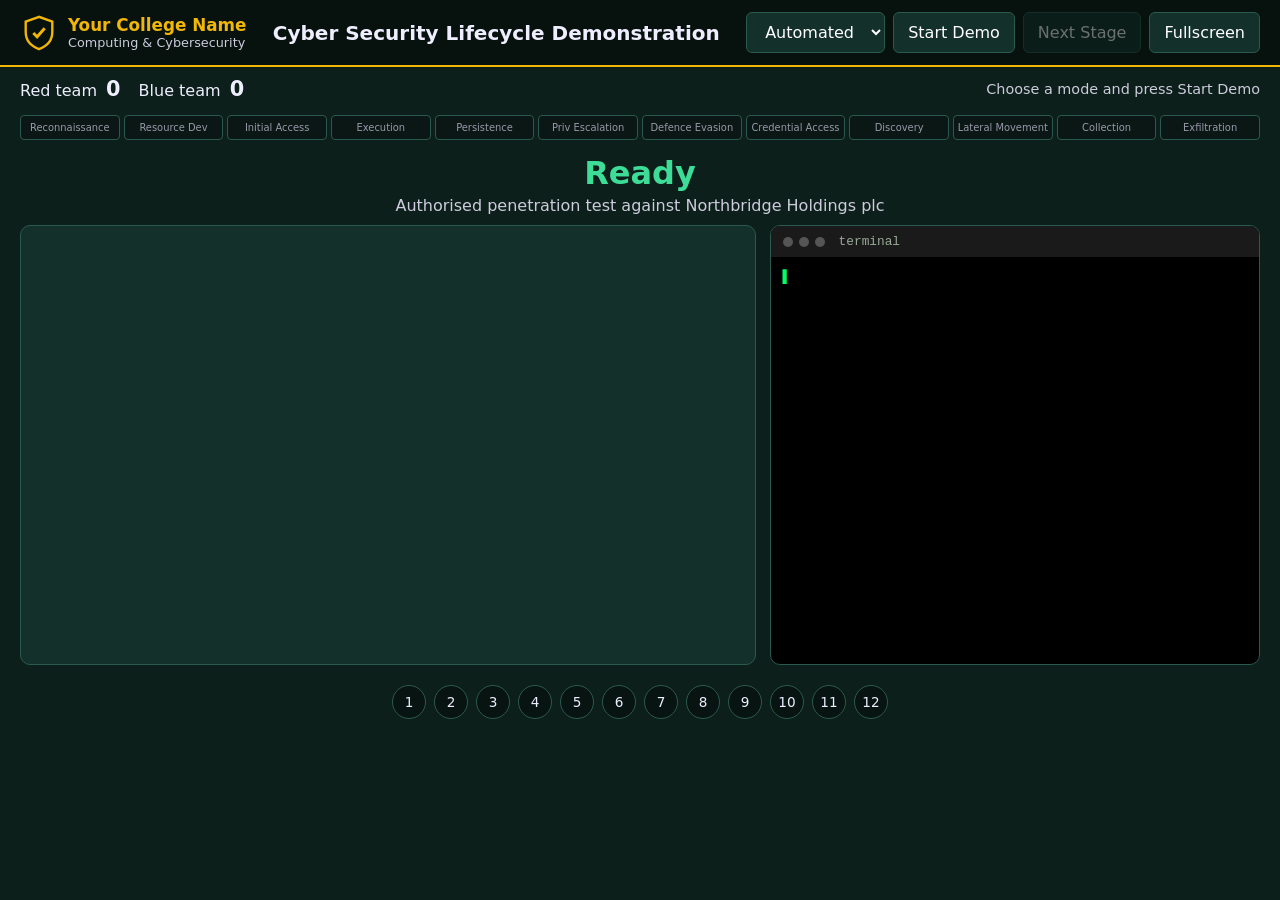
==== index.html @ ad418974 "Add files via upload" ====
<!DOCTYPE html>
<html lang="en">
<head>
<meta charset="UTF-8">
<meta name="viewport" content="width=device-width,initial-scale=1.0">
<title>Cyber Security Lifecycle Demonstration</title>
<link rel="stylesheet" href="css/styles.css?v=2">
</head>
<body class="green-team">
<header class="top">
  <div class="brand">
    <svg class="logo" viewBox="0 0 40 40" aria-hidden="true"><path d="M20 3 6 8v11c0 9 6 15 14 18 8-3 14-9 14-18V8z" fill="none" stroke="currentColor" stroke-width="2.5"/><path d="M14 20l4 4 8-9" fill="none" stroke="currentColor" stroke-width="3"/></svg>
    <div><b id="brandName"></b><span id="brandUnit"></span></div>
  </div>
  <h1>Cyber Security Lifecycle Demonstration</h1>
  <div class="controls">
    <select id="modeSelect" aria-label="Mode"><option value="automated">Automated</option><option value="live">Live</option></select>
    <button id="startBtn">Start Demo</button>
    <button id="nextBtn" disabled>Next Stage</button>
    <button id="fullscreenBtn">Fullscreen</button>
  </div>
</header>

<section class="meta">
  <div class="scoreboard"><span>Red team <b id="redScore">0</b></span><span>Blue team <b id="blueScore">0</b></span></div>
  <div id="countdown">Choose a mode and press Start Demo</div>
  <div id="mitre" aria-label="MITRE ATT&CK matrix"></div>
</section>

<div id="stageTitle"><h2>Ready</h2><p id="stageSub">Authorised penetration test against Northbridge Holdings plc</p></div>

<main class="workspace">
  <section id="stage">
    <div class="scene" id="scene-approval">
      <h3>Penetration test authorisation</h3>
      <ul class="scope">
        <li>Scope: external perimeter and 10.10.10.0/24 server network</li>
        <li>Window: out of hours, with SOC on standby</li>
        <li>Out of scope: production payment systems, social engineering of staff</li>
        <li>Stop condition: any sign of service degradation</li>
      </ul>
      <div id="signers"></div>
      <div id="stamp">AUTHORISED</div>
    </div>

    <div class="scene" id="scene-network">
      <svg id="net" viewBox="0 0 1000 420" aria-label="Network diagram"></svg>
      <div id="exfil" class="hidden">
        <span id="exfilLabel">Exfiltrating</span>
        <div class="bar"><i id="exfilFill"></i></div>
        <b id="exfilPct">0%</b>
      </div>
    </div>

    <div class="scene" id="scene-siem">
      <div class="siem">
        <div class="siem-bar"><b>SIEM</b><span>Search &amp; Reporting</span><em id="siemAlert" class="hidden">ALERT</em></div>
        <code id="siemQuery">index=network sourcetype=firewall | timechart count by dest_ip</code>
        <div id="chart" aria-label="Events per minute"></div>
        <table><thead><tr><th>Time</th><th>Severity</th><th>Event</th></tr></thead><tbody id="events"></tbody></table>
      </div>
      <div id="analysts"></div>
    </div>
  </section>

  <section id="terminalWrap">
    <div class="termbar"><i></i><i></i><i></i><span id="termHost">terminal</span></div>
    <div id="terminal"></div>
  </section>
</main>

<nav id="timeline" aria-label="Stage progress"></nav>

<script src="js/config.js?v=2"></script>
<script src="js/terminal.js?v=2"></script>
<script src="js/network.js?v=2"></script>
<script src="js/panels.js?v=2"></script>
<script src="js/timeline.js?v=2"></script>
<script src="js/app.js?v=2"></script>
</body>
</html>
---- css/styles.css ----
:root{--brand:#f2b705;--mono:Consolas,"Cascadia Mono","Courier New",monospace;--sans:"Segoe UI",system-ui,sans-serif}
body.green-team{--bg:#0d1f1a;--panel:#13302a;--line:#2a5a4d;--acc:#3ddc97}
body.red-team{--bg:#2a0a0d;--panel:#3d1218;--line:#7a2530;--acc:#ff4d5e}
body.blue-team{--bg:#08203a;--panel:#0f3358;--line:#255d92;--acc:#4db8ff}
*{box-sizing:border-box}
body{margin:0;font-family:var(--sans);background:var(--bg);color:#eef;transition:background .8s,--acc .8s}
.hidden{display:none!important}
.top{display:flex;align-items:center;gap:18px;flex-wrap:wrap;justify-content:space-between;padding:12px 20px;background:rgba(0,0,0,.45);border-bottom:2px solid var(--brand)}
.brand{display:flex;align-items:center;gap:10px;color:var(--brand)}
.brand div{display:flex;flex-direction:column;line-height:1.2}.brand b{font-size:1.05rem}.brand span{font-size:.8rem;color:#ccd}
.logo{width:38px;height:38px}
h1{margin:0;font-size:1.25rem;font-weight:600;flex:1;text-align:center}
.controls{display:flex;gap:8px;flex-wrap:wrap}
button,select{padding:9px 14px;border:1px solid var(--line);border-radius:6px;background:var(--panel);color:#fff;font:inherit;cursor:pointer}
button:hover:not(:disabled){border-color:var(--acc)}button:disabled{opacity:.4;cursor:default}
:focus-visible{outline:2px solid var(--brand);outline-offset:2px}
.meta{display:flex;flex-wrap:wrap;gap:14px;align-items:center;justify-content:space-between;padding:10px 20px}
.scoreboard{display:flex;gap:18px}.scoreboard b{font-size:1.3rem;margin-left:4px}
#countdown{font-size:.9rem;color:#ccd}
#mitre{display:grid;grid-template-columns:repeat(12,minmax(58px,1fr));gap:4px;width:100%}
.tac{font-size:.62rem;padding:6px 3px;text-align:center;border:1px solid var(--line);border-radius:4px;background:rgba(0,0,0,.25);color:#99a;transition:.4s}
.tac.seen{color:#fff;border-color:var(--acc)}
.tac.on{background:var(--acc);color:#000;font-weight:700;transform:scale(1.06)}
#stageTitle{padding:4px 20px 10px;text-align:center}
#stageTitle h2{margin:0;font-size:2rem;color:var(--acc);transition:color .8s}#stageTitle p{margin:4px 0 0;color:#ccd}
.workspace{display:grid;grid-template-columns:3fr 2fr;gap:14px;padding:0 20px 14px}
#stage,#terminalWrap{background:var(--panel);border:1px solid var(--line);border-radius:10px;min-height:440px;overflow:hidden;transition:background .8s}
.scene{display:none;padding:14px;height:100%;animation:fadein .5s}.scene.show{display:block}
@keyframes fadein{from{opacity:0;transform:scale(.985)}}
/* approval */
.scope{line-height:1.7;color:#dde;padding-left:20px}
#signers{display:grid;grid-template-columns:repeat(auto-fit,minmax(170px,1fr));gap:10px;margin-top:14px}
.signer{border:1px solid var(--line);border-radius:8px;padding:12px;background:rgba(0,0,0,.25);transition:.5s}
.signer b{display:block}.signer small{color:#bbc}.signer .st{margin-top:8px;font-family:var(--mono);font-size:.8rem;color:#aab}
.signer.ok{border-color:var(--acc)}.signer.ok .st{color:var(--acc)}
#stamp{margin:18px auto 0;width:max-content;padding:8px 22px;border:4px solid var(--acc);color:var(--acc);font-size:1.8rem;font-weight:800;border-radius:6px;transform:rotate(-6deg) scale(2);opacity:0;transition:.4s}
#stamp.show{opacity:1;transform:rotate(-6deg) scale(1)}
/* network */
#net{width:100%;height:auto;max-height:380px;display:block}
#net .link{stroke:#6a7a8a;stroke-width:3}#net .link.path{stroke:#ff4d5e;stroke-width:4;stroke-dasharray:10 8;animation:dash 1s linear infinite}
@keyframes dash{to{stroke-dashoffset:-18}}
#net .node circle{fill:#1c2b3a;stroke:#fff;stroke-width:3;transition:.5s}
#net .node .ico{fill:none;stroke:#fff;stroke-width:2.5}
#net .node text{fill:#fff;font-size:15px;text-anchor:middle;font-family:var(--mono)}
#net .node .ip,#net .node .svc{fill:#bcd;font-size:12px;transition:opacity .5s}
#net .node.unknown{opacity:.35}#net .node.unknown .ip,#net .node.unknown .svc{opacity:0}
#net .node.discovered circle{fill:#a8222f;stroke:#ff4d5e}
#net .node.defended circle{fill:#14548f;stroke:#4db8ff}
#net .pkt{filter:drop-shadow(0 0 5px currentColor)}
#net .block{fill:#ff4d5e;font-size:34px;font-weight:700;animation:fadeout .8s forwards}@keyframes fadeout{to{opacity:0;transform:translateY(-12px)}}
#exfil{display:flex;align-items:center;gap:10px;margin-top:8px;font-family:var(--mono);font-size:.85rem}
.bar{flex:1;height:16px;background:#000;border:1px solid var(--line);border-radius:8px;overflow:hidden}
.bar i{display:block;height:100%;width:0;background:#ff4d5e;transition:background .4s}.bar i.fail{background:#ff9800;animation:blink .5s infinite}
@keyframes blink{50%{opacity:.4}}
/* siem */
.siem{background:#101418;border:1px solid #333;border-radius:8px;padding:10px}
.siem-bar{display:flex;gap:10px;align-items:center;border-bottom:1px solid #333;padding-bottom:8px}.siem-bar b{color:#65a637}.siem-bar span{color:#aab}
.siem-bar em{margin-left:auto;background:#d93f3c;padding:2px 10px;border-radius:4px;font-style:normal;font-weight:700;animation:blink .6s infinite}
#siemQuery{display:block;margin:8px 0;padding:6px 8px;background:#000;color:#9fd;font-size:.8rem;border-radius:4px}
#chart{display:flex;align-items:flex-end;gap:3px;height:90px;border-bottom:1px solid #333}
#chart i{flex:1;background:#4b8fd6;transition:height .6s,background .6s}#chart i.hot{background:#ff4d5e}
.siem table{width:100%;border-collapse:collapse;margin-top:8px;font-size:.78rem;font-family:var(--mono)}
.siem th{text-align:left;color:#889;font-weight:600}.siem td,.siem th{padding:3px 6px;border-bottom:1px solid #222}
.sev-high{color:#ff6b6b}.sev-med{color:#ffb74d}.sev-info{color:#8cf}
#analysts{display:grid;grid-template-columns:repeat(3,1fr);gap:10px;margin-top:10px}
.analyst{display:flex;gap:10px;align-items:center;border:1px solid var(--line);border-radius:8px;padding:8px;background:rgba(0,0,0,.25)}
.analyst svg{width:44px;height:44px;flex:none;border-radius:50%;border:3px solid #667}
.analyst.alert svg{border-color:#ff4d5e;animation:blink .6s infinite}.analyst.busy svg{border-color:var(--acc)}
.analyst b{display:block;font-size:.85rem}.analyst small{color:#bbc;display:block;font-size:.72rem}.analyst .st{color:var(--acc);font-size:.75rem;margin-top:2px}
/* terminal */
#terminalWrap{background:#000;display:flex;flex-direction:column}
.termbar{display:flex;align-items:center;gap:6px;padding:8px 12px;background:#1a1a1a;font-family:var(--mono);font-size:.8rem;color:#9a9}
.termbar i{width:10px;height:10px;border-radius:50%;background:#555}.termbar span{margin-left:8px}
#terminal{flex:1;padding:12px;overflow:auto;color:#00ff66;font-family:var(--mono);font-size:.88rem;white-space:pre-wrap;max-height:520px}
.ln.cmd{color:#fff}.ln.warn{color:#ffb74d}.ln.bad{color:#ff6b6b}.ln.ok{color:#8cf}
#terminal::after{content:"▌";animation:blink 1s steps(1) infinite}
/* timeline */
#timeline{display:flex;gap:8px;justify-content:center;flex-wrap:wrap;padding:6px 20px 22px}
.step{width:34px;height:34px;border-radius:50%;background:rgba(0,0,0,.35);border:1px solid var(--line);display:flex;align-items:center;justify-content:center;font-size:.85rem;transition:.4s}
.step.done{background:var(--line)}.step.active{background:var(--acc);color:#000;font-weight:700;transform:scale(1.2)}
/* effects */
body.flash{animation:alarm .7s infinite}@keyframes alarm{50%{background:#7a0010}}
.glitch #terminal,.glitch #stageTitle h2{animation:g .15s infinite}@keyframes g{25%{transform:translate(-2px)}75%{transform:translate(2px)}}
/* presentation mode */
body.present .top h1{display:none}body.present #stage,body.present #terminalWrap{min-height:60vh}
body.present #terminal{font-size:1.05rem;max-height:60vh}body.present #stageTitle h2{font-size:2.6rem}
@media(max-width:900px){.workspace{grid-template-columns:1fr}#analysts{grid-template-columns:1fr}#mitre{grid-template-columns:repeat(6,1fr)}}
@media(prefers-reduced-motion:reduce){*{animation:none!important;transition:none!important}}
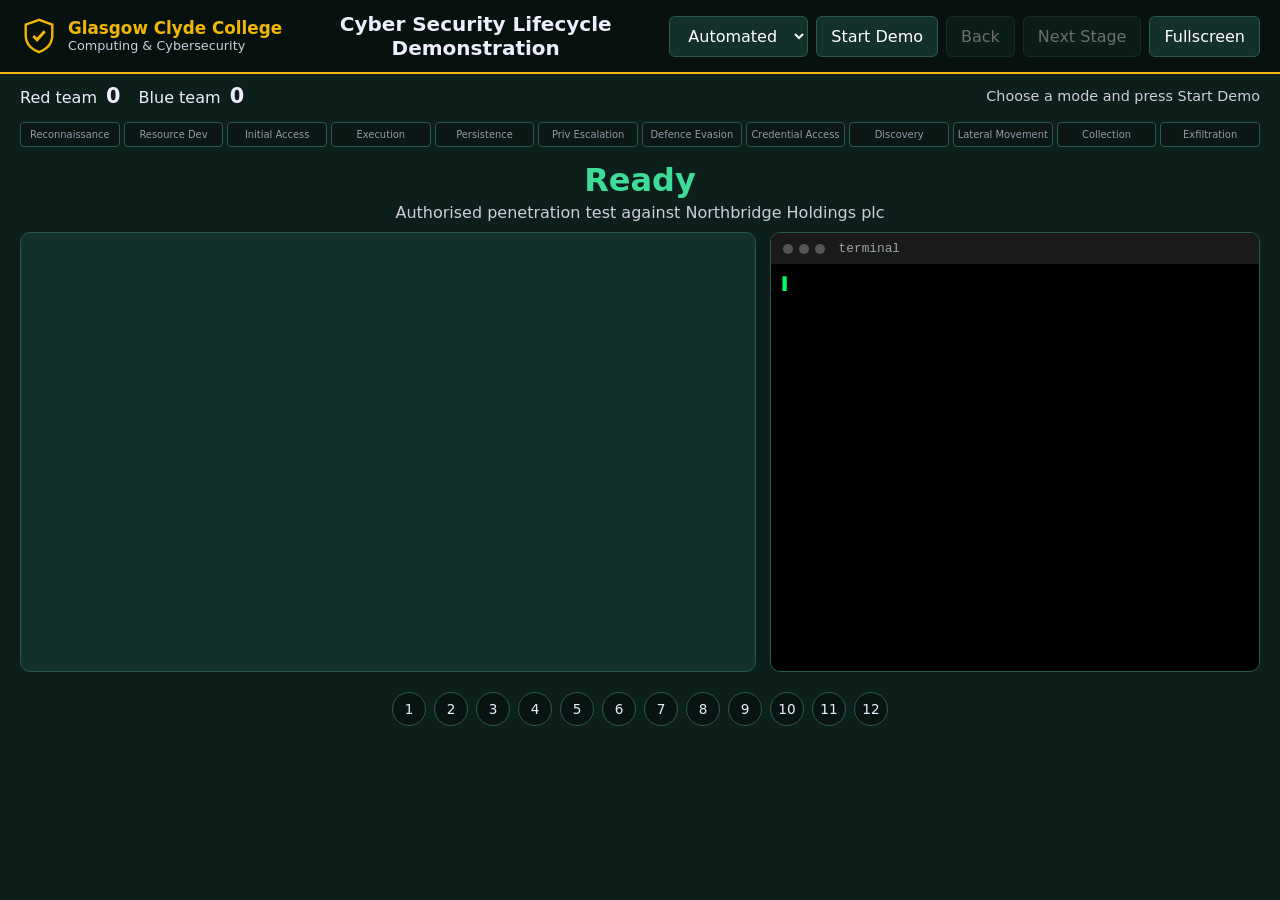
==== commit a9825ce3: "Add Back button and SQLi scene to index.html" ====
--- a/index.html
+++ b/index.html
@@ -16,6 +16,7 @@
   <div class="controls">
     <select id="modeSelect" aria-label="Mode"><option value="automated">Automated</option><option value="live">Live</option></select>
     <button id="startBtn">Start Demo</button>
+    <button id="backBtn" disabled>Back</button>
     <button id="nextBtn" disabled>Next Stage</button>
     <button id="fullscreenBtn">Fullscreen</button>
   </div>
@@ -52,6 +53,26 @@
       </div>
     </div>
 
+    <div class="scene" id="scene-sqli">
+      <div class="browser">
+        <div class="browser-bar"><span class="dot"></span><span class="dot"></span><span class="dot"></span><div class="url" id="sqliUrl">http://intranet.northbridge-holdings.example/admin/login.php</div></div>
+        <div class="browser-body">
+          <form class="loginform" id="loginForm" onsubmit="return false">
+            <h4>Admin Portal</h4>
+            <label>Username<input id="sqliUser" type="text" readonly></label>
+            <label>Password<input id="sqliPass" type="text" readonly></label>
+            <button class="loginbtn" disabled>Log in</button>
+            <div class="loginmsg" id="loginMsg"></div>
+          </form>
+          <div class="adminpanel hidden" id="adminPanel">
+            <h4>Welcome, admin</h4>
+            <ul><li>Users: 1,204</li><li>Orders: 38,902</li><li>Backups: nightly, last run 02:00</li></ul>
+            <div class="flagbox">Admin session established — no MFA on this panel.</div>
+          </div>
+        </div>
+      </div>
+    </div>
+
     <div class="scene" id="scene-siem">
       <div class="siem">
         <div class="siem-bar"><b>SIEM</b><span>Search &amp; Reporting</span><em id="siemAlert" class="hidden">ALERT</em></div>
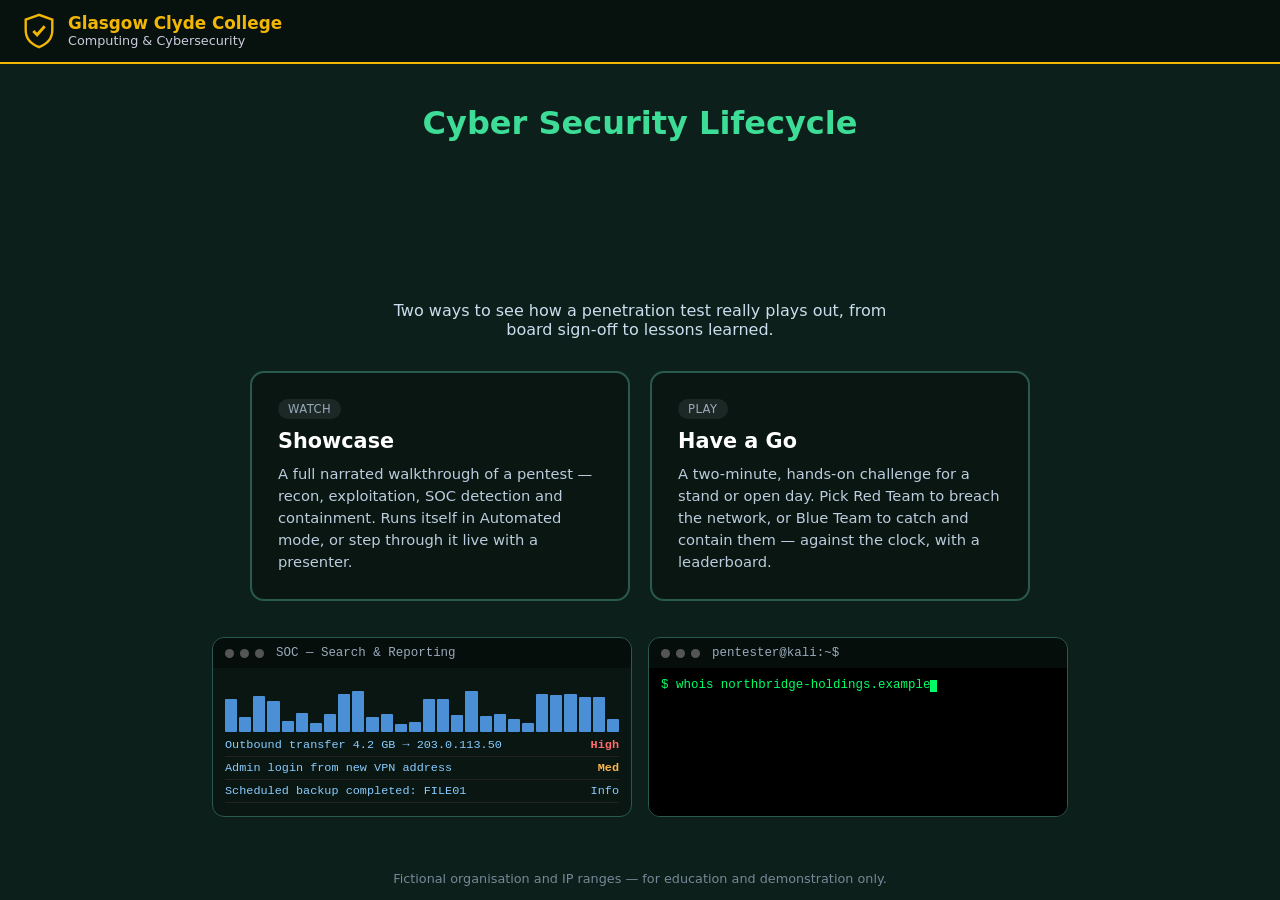
==== commit 7f292445: "Add files via upload" ====
--- a/index.html
+++ b/index.html
@@ -3,100 +3,122 @@
 <head>
 <meta charset="UTF-8">
 <meta name="viewport" content="width=device-width,initial-scale=1.0">
-<title>Cyber Security Lifecycle Demonstration</title>
-<link rel="stylesheet" href="css/styles.css?v=2">
+<title>Cyber Security Lifecycle — Glasgow Clyde College</title>
+<link rel="stylesheet" href="css/styles.css">
+<style>
+  body{display:flex;flex-direction:column;min-height:100vh}
+  main.landing{flex:1;display:flex;flex-direction:column;align-items:center;justify-content:center;padding:40px 20px;text-align:center}
+  main.landing h1{font-size:2rem;margin:0 0 8px;color:var(--acc)}
+  main.landing .sub{color:#cde;max-width:520px;margin:0 0 32px}
+  .cards{display:flex;gap:20px;flex-wrap:wrap;justify-content:center;max-width:860px}
+  .card{flex:1;min-width:260px;max-width:380px;padding:26px;border-radius:14px;border:2px solid var(--line);background:rgba(0,0,0,.3);color:#fff;text-decoration:none;display:flex;flex-direction:column;gap:10px;text-align:left;transition:.2s}
+  .card:hover{border-color:var(--acc);transform:translateY(-2px)}
+  .card h2{margin:0;font-size:1.3rem}
+  .card p{margin:0;color:#bcd;line-height:1.5;font-size:.92rem}
+  .card .tag{align-self:flex-start;font-size:.72rem;letter-spacing:.04em;text-transform:uppercase;padding:3px 10px;border-radius:12px;background:rgba(255,255,255,.08);color:#9ab}
+  footer{text-align:center;padding:14px;color:#789;font-size:.8rem}
+
+  /* ---- decorative SOC + terminal mockup ---- */
+  .peek{width:100%;max-width:860px;margin:36px auto 0;display:flex;gap:16px;flex-wrap:wrap;justify-content:center}
+  .peekcard{flex:1;min-width:280px;max-width:420px;border:1px solid var(--line);border-radius:12px;background:rgba(0,0,0,.3);overflow:hidden;text-align:left}
+  .peekhead{display:flex;align-items:center;gap:6px;padding:8px 12px;background:rgba(0,0,0,.35);font-family:var(--mono);font-size:.78rem;color:#9ab}
+  .peekhead i{width:9px;height:9px;border-radius:50%;background:#555}
+  .peekhead span{margin-left:6px}
+  .siemmini{padding:10px 12px}
+  .siemmini .row{display:flex;justify-content:space-between;gap:10px;font-family:var(--mono);font-size:.74rem;padding:4px 0;border-bottom:1px solid #222;color:#8cf}
+  .siemmini .row b{color:#ff6b6b;font-weight:700}
+  .siemmini .row.high b{color:#ff6b6b}
+  .siemmini .row.med b{color:#ffb74d}
+  .siemmini .chartrow{display:flex;align-items:flex-end;gap:2px;height:46px;margin:8px 0 2px}
+  .siemmini .chartrow i{flex:1;background:#4b8fd6;border-radius:1px}
+  .termmini{background:#000;color:#00ff66;font-family:var(--mono);font-size:.78rem;padding:10px 12px;min-height:148px;white-space:pre-wrap}
+  .termmini .cur{display:inline-block;width:7px;height:1em;background:#00ff66;vertical-align:text-bottom;animation:tblink 1s steps(1) infinite}
+  @keyframes tblink{50%{opacity:0}}
+  @media(prefers-reduced-motion:reduce){.termmini .cur{animation:none}}
+</style>
 </head>
 <body class="green-team">
 <header class="top">
   <div class="brand">
     <svg class="logo" viewBox="0 0 40 40" aria-hidden="true"><path d="M20 3 6 8v11c0 9 6 15 14 18 8-3 14-9 14-18V8z" fill="none" stroke="currentColor" stroke-width="2.5"/><path d="M14 20l4 4 8-9" fill="none" stroke="currentColor" stroke-width="3"/></svg>
-    <div><b id="brandName"></b><span id="brandUnit"></span></div>
-  </div>
-  <h1>Cyber Security Lifecycle Demonstration</h1>
-  <div class="controls">
-    <select id="modeSelect" aria-label="Mode"><option value="automated">Automated</option><option value="live">Live</option></select>
-    <button id="startBtn">Start Demo</button>
-    <button id="backBtn" disabled>Back</button>
-    <button id="nextBtn" disabled>Next Stage</button>
-    <button id="fullscreenBtn">Fullscreen</button>
+    <div><b>Glasgow Clyde College</b><span>Computing &amp; Cybersecurity</span></div>
   </div>
 </header>
 
-<section class="meta">
-  <div class="scoreboard"><span>Red team <b id="redScore">0</b></span><span>Blue team <b id="blueScore">0</b></span></div>
-  <div id="countdown">Choose a mode and press Start Demo</div>
-  <div id="mitre" aria-label="MITRE ATT&CK matrix"></div>
-</section>
+<main class="landing">
+  <h1>Cyber Security Lifecycle</h1>
+  <p class="sub">Two ways to see how a penetration test really plays out, from board sign-off to lessons learned.</p>
+  <div class="cards">
+    <a class="card" href="showcase.html">
+      <span class="tag">Watch</span>
+      <h2>Showcase</h2>
+      <p>A full narrated walkthrough of a pentest — recon, exploitation, SOC detection and containment. Runs itself in Automated mode, or step through it live with a presenter.</p>
+    </a>
+    <a class="card" href="haveago.html">
+      <span class="tag">Play</span>
+      <h2>Have a Go</h2>
+      <p>A two-minute, hands-on challenge for a stand or open day. Pick Red Team to breach the network, or Blue Team to catch and contain them — against the clock, with a leaderboard.</p>
+    </a>
+  </div>
 
-<div id="stageTitle"><h2>Ready</h2><p id="stageSub">Authorised penetration test against Northbridge Holdings plc</p></div>
-
-<main class="workspace">
-  <section id="stage">
-    <div class="scene" id="scene-approval">
-      <h3>Penetration test authorisation</h3>
-      <ul class="scope">
-        <li>Scope: external perimeter and 10.10.10.0/24 server network</li>
-        <li>Window: out of hours, with SOC on standby</li>
-        <li>Out of scope: production payment systems, social engineering of staff</li>
-        <li>Stop condition: any sign of service degradation</li>
-      </ul>
-      <div id="signers"></div>
-      <div id="stamp">AUTHORISED</div>
-    </div>
-
-    <div class="scene" id="scene-network">
-      <svg id="net" viewBox="0 0 1000 420" aria-label="Network diagram"></svg>
-      <div id="exfil" class="hidden">
-        <span id="exfilLabel">Exfiltrating</span>
-        <div class="bar"><i id="exfilFill"></i></div>
-        <b id="exfilPct">0%</b>
+  <div class="peek" aria-hidden="true">
+    <div class="peekcard">
+      <div class="peekhead"><i></i><i></i><i></i><span>SOC — Search &amp; Reporting</span></div>
+      <div class="siemmini">
+        <div class="chartrow" id="peekChart"></div>
+        <div class="row high"><span>Outbound transfer 4.2 GB → 203.0.113.50</span><b>High</b></div>
+        <div class="row med"><span>Admin login from new VPN address</span><b>Med</b></div>
+        <div class="row"><span>Scheduled backup completed: FILE01</span><span>Info</span></div>
       </div>
     </div>
-
-    <div class="scene" id="scene-sqli">
-      <div class="browser">
-        <div class="browser-bar"><span class="dot"></span><span class="dot"></span><span class="dot"></span><div class="url" id="sqliUrl">http://intranet.northbridge-holdings.example/admin/login.php</div></div>
-        <div class="browser-body">
-          <form class="loginform" id="loginForm" onsubmit="return false">
-            <h4>Admin Portal</h4>
-            <label>Username<input id="sqliUser" type="text" readonly></label>
-            <label>Password<input id="sqliPass" type="text" readonly></label>
-            <button class="loginbtn" disabled>Log in</button>
-            <div class="loginmsg" id="loginMsg"></div>
-          </form>
-          <div class="adminpanel hidden" id="adminPanel">
-            <h4>Welcome, admin</h4>
-            <ul><li>Users: 1,204</li><li>Orders: 38,902</li><li>Backups: nightly, last run 02:00</li></ul>
-            <div class="flagbox">Admin session established — no MFA on this panel.</div>
-          </div>
-        </div>
-      </div>
+    <div class="peekcard">
+      <div class="peekhead"><i></i><i></i><i></i><span>pentester@kali:~$</span></div>
+      <div class="termmini" id="peekTerm"></div>
     </div>
-
-    <div class="scene" id="scene-siem">
-      <div class="siem">
-        <div class="siem-bar"><b>SIEM</b><span>Search &amp; Reporting</span><em id="siemAlert" class="hidden">ALERT</em></div>
-        <code id="siemQuery">index=network sourcetype=firewall | timechart count by dest_ip</code>
-        <div id="chart" aria-label="Events per minute"></div>
-        <table><thead><tr><th>Time</th><th>Severity</th><th>Event</th></tr></thead><tbody id="events"></tbody></table>
-      </div>
-      <div id="analysts"></div>
-    </div>
-  </section>
-
-  <section id="terminalWrap">
-    <div class="termbar"><i></i><i></i><i></i><span id="termHost">terminal</span></div>
-    <div id="terminal"></div>
-  </section>
+  </div>
 </main>
 
-<nav id="timeline" aria-label="Stage progress"></nav>
+<footer>Fictional organisation and IP ranges — for education and demonstration only.</footer>
 
-<script src="js/config.js?v=2"></script>
-<script src="js/terminal.js?v=2"></script>
-<script src="js/network.js?v=2"></script>
-<script src="js/panels.js?v=2"></script>
-<script src="js/timeline.js?v=2"></script>
-<script src="js/app.js?v=2"></script>
-</body>
-</html>
+<script>
+(function(){
+  // Purely decorative — a quick SIEM-bar flicker and a looping typed line,
+  // just so the landing page isn't a flat wall of text.
+  var bars=document.getElementById('peekChart');
+  if(bars){
+    var h='';for(var i=0;i<28;i++)h+='<i style="height:'+(8+Math.random()*34)+'px"></i>';
+    bars.innerHTML=h;
+    setInterval(function(){
+      var all=bars.children;
+      var n=all[Math.floor(Math.random()*all.length)];
+      if(n)n.style.height=(8+Math.random()*34)+'px';
+    },450);
+  }
+  var term=document.getElementById('peekTerm');
+  if(term){
+    var lines=[
+      "$ whois northbridge-holdings.example",
+      "Registrant: Northbridge Holdings plc",
+      "$ nmap -sV 10.10.10.0/24",
+      "3 hosts up, 6 ports open",
+      "$ fw block ip 203.0.113.50",
+      "Rule added: DENY 203.0.113.50 any"
+    ];
+    var li=0,ci=0,buf=[];
+    function tick(){
+      if(!document.body.isConnected)return;
+      if(li>=lines.length){buf=[];li=0;ci=0;term.textContent='';setTimeout(tick,900);return}
+      var line=lines[li];
+      if(ci<=line.length){
+        buf[li]=line.slice(0,ci);
+        term.innerHTML=buf.join('\n')+'<span class="cur"></span>';
+        ci++;setTimeout(tick,22);
+      }else{
+        li++;ci=0;setTimeout(tick,350);
+      }
+    }
+    tick();
+  }
+})();
+</script>
+</body></html>
--- a/css/styles.css
+++ b/css/styles.css
@@ -52,6 +52,23 @@
 .bar{flex:1;height:16px;background:#000;border:1px solid var(--line);border-radius:8px;overflow:hidden}
 .bar i{display:block;height:100%;width:0;background:#ff4d5e;transition:background .4s}.bar i.fail{background:#ff9800;animation:blink .5s infinite}
 @keyframes blink{50%{opacity:.4}}
+/* sqli */
+.browser{background:#1b1e22;border-radius:8px;overflow:hidden;border:1px solid #333;max-width:520px;margin:10px auto}
+.browser-bar{display:flex;align-items:center;gap:6px;padding:8px 10px;background:#26292e}
+.browser-bar .dot{width:10px;height:10px;border-radius:50%;background:#555}
+.browser-bar .url{margin-left:10px;flex:1;background:#111;color:#9ab;font-family:var(--mono);font-size:.78rem;padding:4px 8px;border-radius:4px;overflow:hidden;white-space:nowrap;text-overflow:ellipsis}
+.browser-body{background:#f3f4f6;color:#222;padding:22px}
+.loginform{display:flex;flex-direction:column;gap:10px;max-width:260px;margin:0 auto}
+.loginform h4{margin:0 0 4px;text-align:center;color:#222}
+.loginform label{font-size:.78rem;color:#555;display:flex;flex-direction:column;gap:3px}
+.loginform input{font-family:var(--mono);padding:7px 8px;border:1px solid #bbb;border-radius:4px;font-size:.85rem;background:#fff;color:#111}
+.loginbtn{padding:8px;border:none;border-radius:4px;background:#2563eb;color:#fff;font-weight:600;cursor:default}
+.loginmsg{min-height:1.4em;font-size:.8rem;text-align:center;color:#555}
+.loginmsg.bad{color:#c62828;font-weight:600}
+.adminpanel{max-width:320px;margin:0 auto;text-align:left}
+.adminpanel h4{color:#15803d;margin:0 0 8px}
+.adminpanel ul{margin:0 0 10px;padding-left:18px;color:#333;font-size:.85rem}
+.flagbox{background:#fee2e2;color:#991b1b;border:1px solid #fca5a5;border-radius:6px;padding:8px 10px;font-size:.78rem;font-weight:600}
 /* siem */
 .siem{background:#101418;border:1px solid #333;border-radius:8px;padding:10px}
 .siem-bar{display:flex;gap:10px;align-items:center;border-bottom:1px solid #333;padding-bottom:8px}.siem-bar b{color:#65a637}.siem-bar span{color:#aab}
@@ -78,6 +95,7 @@
 #timeline{display:flex;gap:8px;justify-content:center;flex-wrap:wrap;padding:6px 20px 22px}
 .step{width:34px;height:34px;border-radius:50%;background:rgba(0,0,0,.35);border:1px solid var(--line);display:flex;align-items:center;justify-content:center;font-size:.85rem;transition:.4s}
 .step.done{background:var(--line)}.step.active{background:var(--acc);color:#000;font-weight:700;transform:scale(1.2)}
+.step.clickable{cursor:pointer}.step.clickable:hover{border-color:var(--acc);transform:scale(1.1)}
 /* effects */
 body.flash{animation:alarm .7s infinite}@keyframes alarm{50%{background:#7a0010}}
 .glitch #terminal,.glitch #stageTitle h2{animation:g .15s infinite}@keyframes g{25%{transform:translate(-2px)}75%{transform:translate(2px)}}
